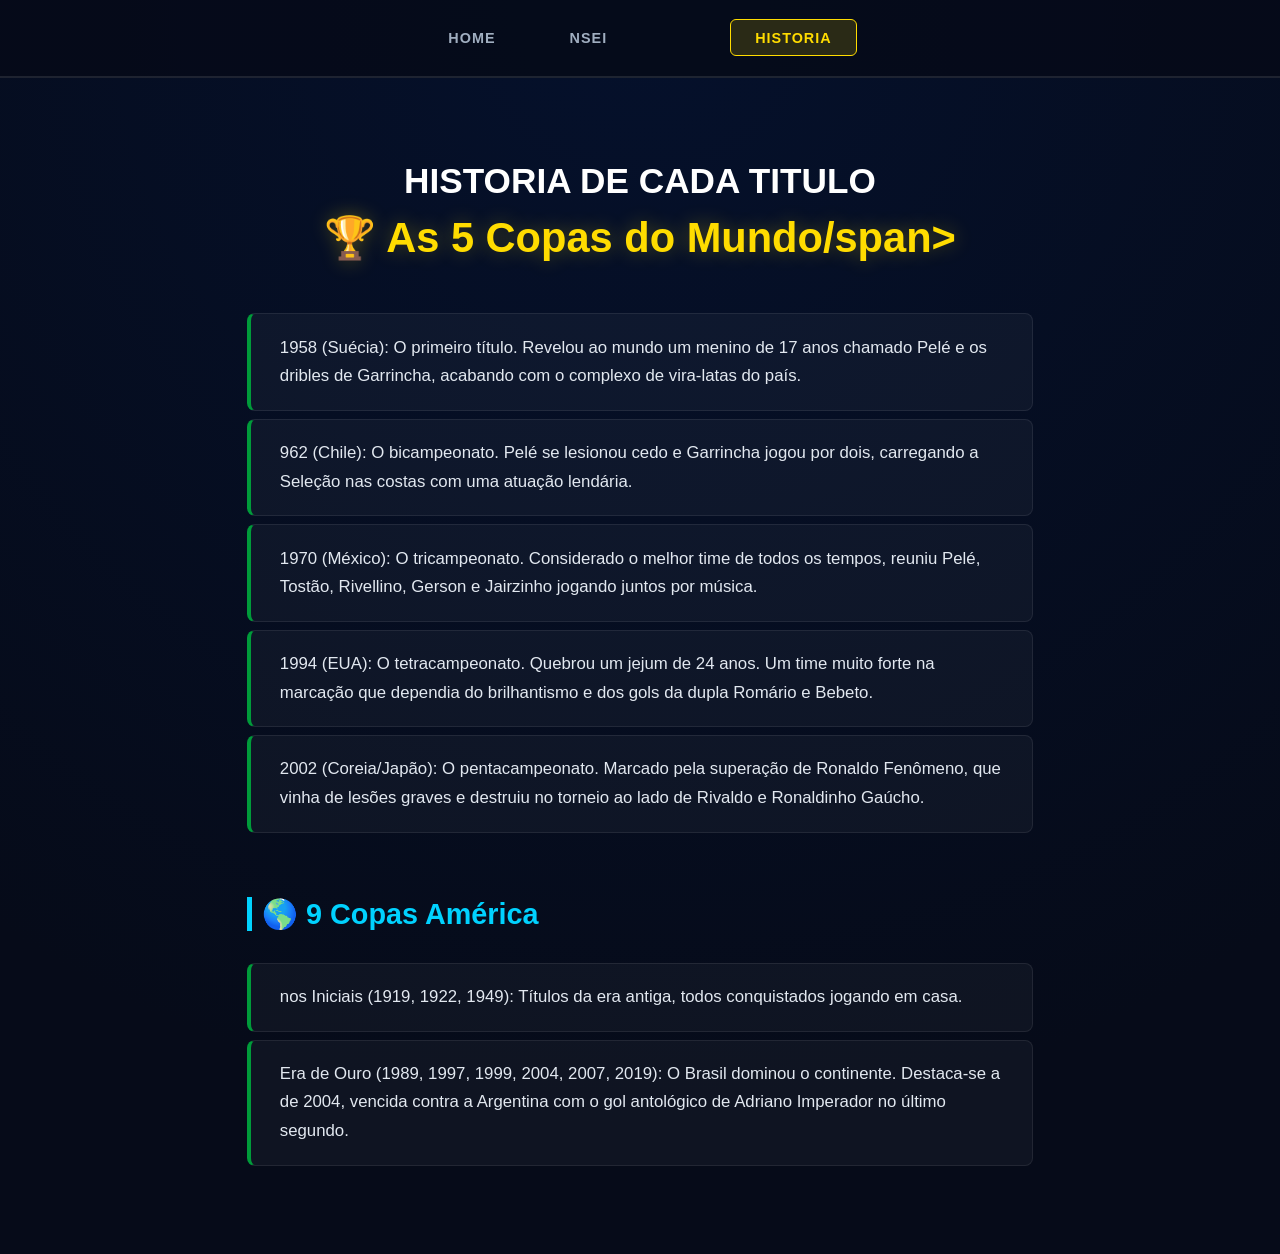
==== pagina-4.html @ acd039de "dfghfh" ====
<!DOCTYPE html>
<html lang="pt-BR">
<head>
    <meta charset="UTF-8">
    <meta name="viewport" content="width=device-width, initial-scale=1.0">
    <title>Brasil - Rumo ao Hexa</title>
    <link rel="stylesheet" href="pagina-4.css">
</head>
<body>

    <nav class="menu-navegacao">
        <a href="index.html">HOME</a>
        <a href="pagina2.html">NSEI</a>
        <a href="pagina3.html"></a>
        <a href="pagina-4.html">HISTORIA</a>
    </nav>

    <main class="conteudo-principal">
        <h1>HISTORIA DE CADA TITULO <br> <span class="destaque-hexa">🏆 As 5 Copas do Mundo/span></h1>

        <p>1958 (Suécia): O primeiro título. Revelou ao mundo um menino de 17 anos chamado Pelé e os dribles de Garrincha, acabando com o complexo de vira-latas do país.</p>
        <br>
        <p>962 (Chile): O bicampeonato. Pelé se lesionou cedo e Garrincha jogou por dois, carregando a Seleção nas costas com uma atuação lendária.</p>
        <br>
        <p>1970 (México): O tricampeonato. Considerado o melhor time de todos os tempos, reuniu Pelé, Tostão, Rivellino, Gerson e Jairzinho jogando juntos por música.</p>
        <br>
        <p>1994 (EUA): O tetracampeonato. Quebrou um jejum de 24 anos. Um time muito forte na marcação que dependia do brilhantismo e dos gols da dupla Romário e Bebeto.</p>
        <br>
        <p>2002 (Coreia/Japão): O pentacampeonato. Marcado pela superação de Ronaldo Fenômeno, que vinha de lesões graves e destruiu no torneio ao lado de Rivaldo e Ronaldinho Gaúcho.</p>
        <br><br>
        <h2>🌎 9 Copas América</h2>
        <p>nos Iniciais (1919, 1922, 1949): Títulos da era antiga, todos conquistados jogando em casa.</p>
        <br>
        <p>Era de Ouro (1989, 1997, 1999, 2004, 2007, 2019): O Brasil dominou o continente. Destaca-se a de 2004, vencida contra a Argentina com o gol antológico de Adriano Imperador no último segundo.</p>
        

    </main>
    
</body>
</html>
---- pagina-4.css ----
/* ==========================================================================
   CONFIGURAÇÕES GERAIS (DESIGN SYSTEM)
   ========================================================================== */
:root {
    --verde: #009B3A;
    --amarelo: #FFDC00;
    --azul: #002776;
    --azul-neon: #00D2FF;
    --fundo-escuro: #060b19;
    --card-fundo: rgba(255, 255, 255, 0.04);
}

* {
    margin: 0;
    padding: 0;
    box-sizing: border-box;
    font-family: 'Segoe UI', Tahoma, Geneva, Verdana, sans-serif;
}

body {
    background: radial-gradient(circle at top, rgba(0, 39, 118, 0.2) 0%, var(--fundo-escuro) 80%);
    background-color: var(--fundo-escuro);
    color: #ffffff;
    min-height: 100vh;
}

/* ==========================================================================
   MENU DE NAVEGAÇÃO (Mantendo o padrão profissional)
   ========================================================================== */
.menu-navegacao {
    width: 100%;
    background-color: rgba(6, 11, 25, 0.9);
    padding: 1.2rem;
    display: flex;
    justify-content: center;
    gap: 1.5rem;
    border-bottom: 2px solid rgba(255, 255, 255, 0.1);
}

.menu-navegacao a {
    text-decoration: none;
    font-weight: 700;
    font-size: 0.9rem;
    letter-spacing: 1px;
    padding: 0.6rem 1.5rem;
    border-radius: 6px;
    color: #a0aec0;
    border: 1px solid transparent;
    transition: all 0.3s ease;
}

/* Destacando a página atual (HISTORIA) */
.menu-navegacao a[href="pagina-4.html"] {
    background: rgba(255, 220, 0, 0.15);
    border-color: var(--amarelo);
    color: var(--amarelo);
}

.menu-navegacao a:hover {
    color: #ffffff;
    background: rgba(255, 255, 255, 0.05);
}

/* ==========================================================================
   CONTEÚDO PRINCIPAL (Linha do Tempo de Títulos)
   ========================================================================== */
.conteudo-principal {
    max-width: 850px;
    margin: 3rem auto;
    padding: 2rem;
}

/* Títulos */
.conteudo-principal h1 {
    text-align: center;
    font-size: 2.2rem;
    font-weight: 800;
    margin-bottom: 3rem;
    line-height: 1.3;
}

.destaque-hexa {
    color: var(--amarelo);
    font-size: 2.6rem;
    display: block;
    margin-top: 0.5rem;
    text-shadow: 0 0 20px rgba(255, 220, 0, 0.3);
}

.conteudo-principal h2 {
    color: var(--azul-neon);
    font-size: 1.8rem;
    margin: 4rem 0 2rem 0;
    border-left: 5px solid var(--azul-neon);
    padding-left: 10px;
}

/* Estilização dos Parágrafos (Transformados em Cards de História) */
.conteudo-principal p {
    background: var(--card-fundo);
    border: 1px solid rgba(255, 255, 255, 0.08);
    border-left: 4px solid var(--verde); /* Detalhe em verde na lateral */
    padding: 1.2rem 1.8rem;
    border-radius: 8px;
    font-size: 1.05rem;
    line-height: 1.7;
    color: #e2e8f0;
    margin-bottom: 0.5rem; /* Substitui a necessidade de tantas tags <br> */
    transition: transform 0.2s ease, background 0.2s ease;
}

/* Efeito de destaque ao passar o mouse na história do título */
.conteudo-principal p:hover {
    background: rgba(255, 255, 255, 0.08);
    transform: translateX(5px); /* Dá uma leve esquivada para a direita */
    border-left-color: var(--amarelo); /* O detalhe muda para amarelo */
}

/* Ajuste específico para as tags <br> antigas não espaçarem demais */
br {
    display: none; 
}
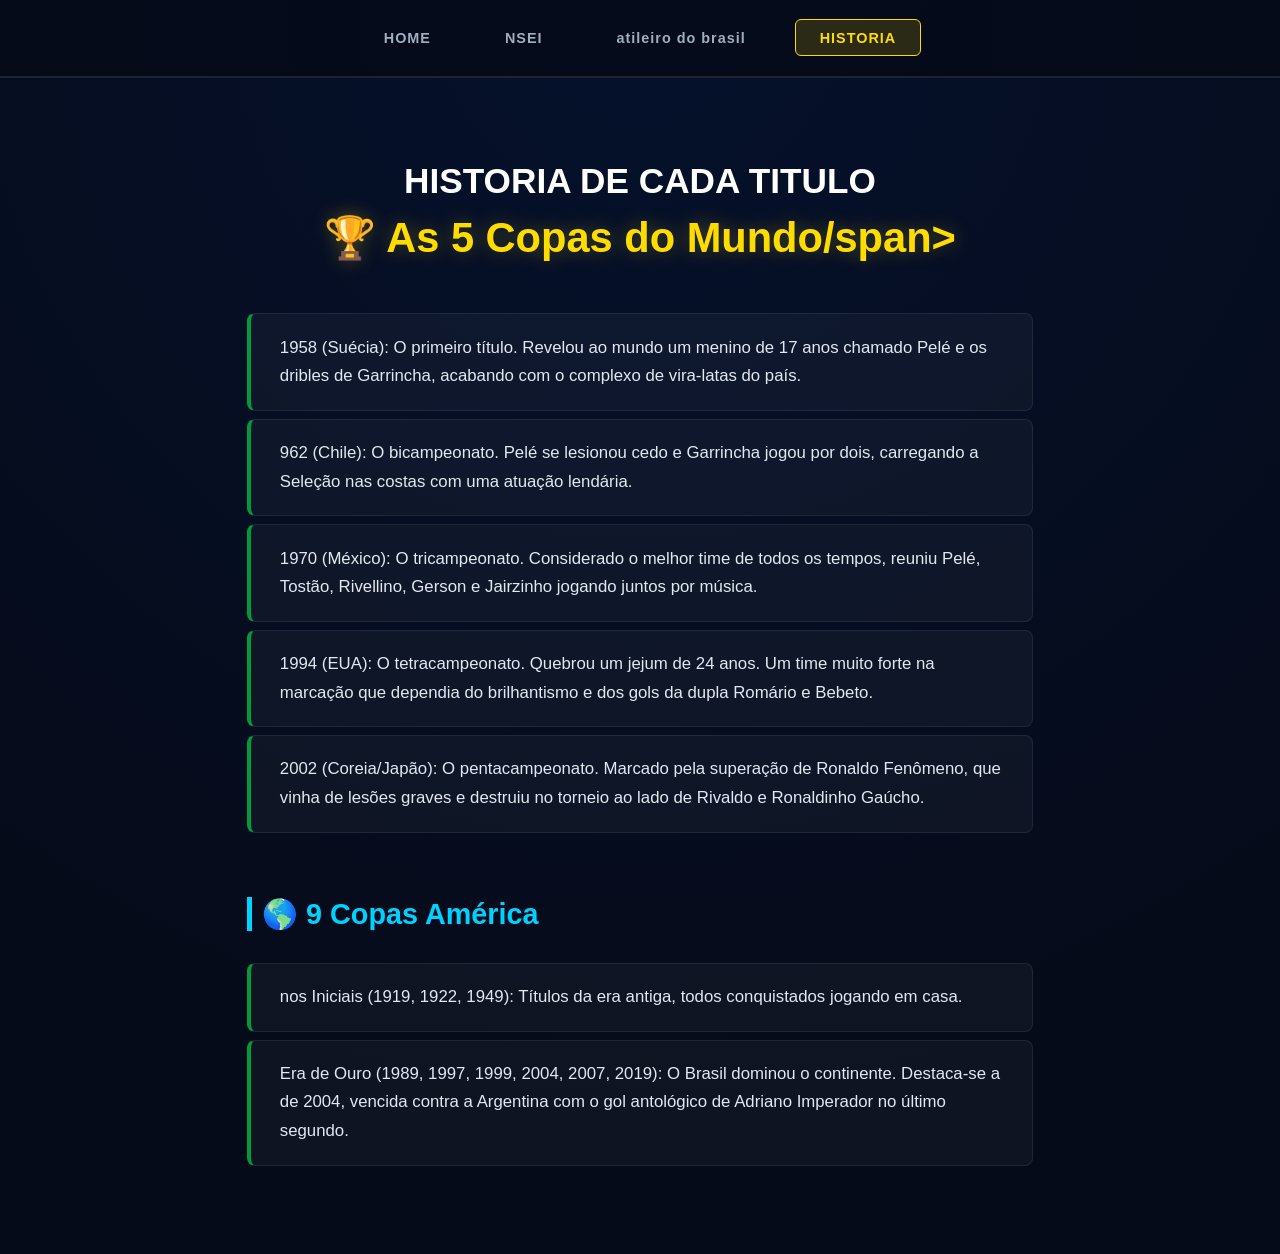
==== commit a99df1c9: "sdfhg" ====
--- a/pagina-4.html
+++ b/pagina-4.html
@@ -11,7 +11,7 @@
     <nav class="menu-navegacao">
         <a href="index.html">HOME</a>
         <a href="pagina2.html">NSEI</a>
-        <a href="pagina3.html"></a>
+        <a href="pagina3.html">atileiro do brasil</a>
         <a href="pagina-4.html">HISTORIA</a>
     </nav>
 
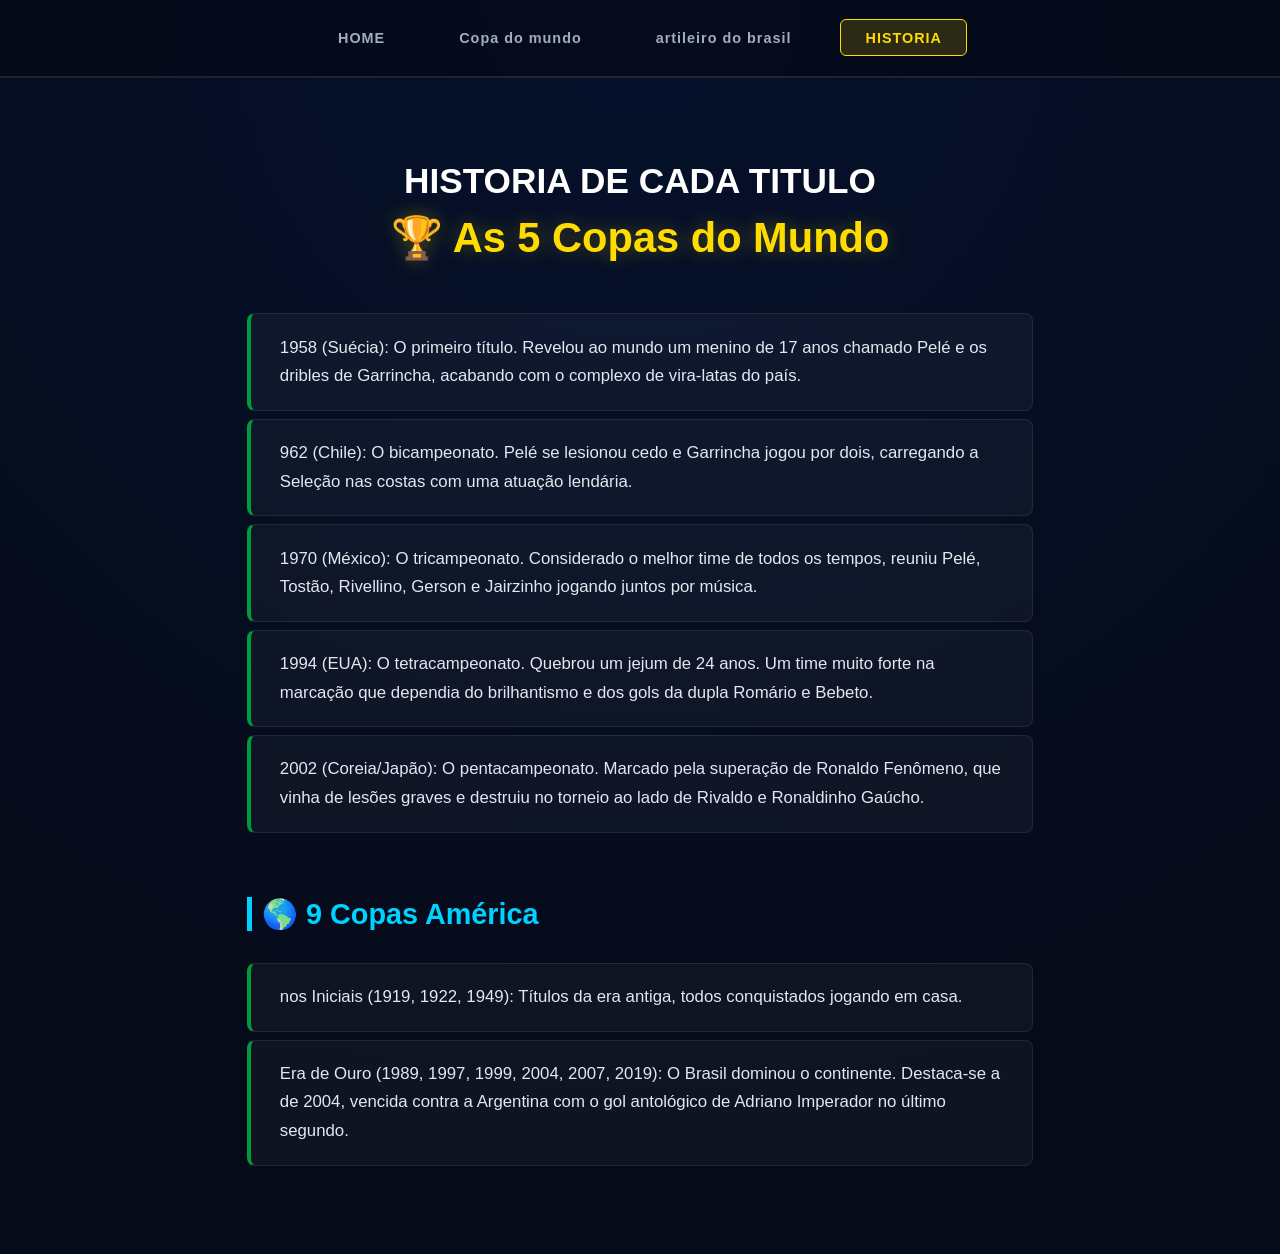
==== commit e744af6c: "hdf" ====
--- a/pagina-4.html
+++ b/pagina-4.html
@@ -10,13 +10,13 @@
 
     <nav class="menu-navegacao">
         <a href="index.html">HOME</a>
-        <a href="pagina2.html">NSEI</a>
-        <a href="pagina3.html">atileiro do brasil</a>
+        <a href="pagina2.html">Copa do mundo</a>
+        <a href="pagina3.html">artileiro do brasil</a>
         <a href="pagina-4.html">HISTORIA</a>
     </nav>
 
     <main class="conteudo-principal">
-        <h1>HISTORIA DE CADA TITULO <br> <span class="destaque-hexa">🏆 As 5 Copas do Mundo/span></h1>
+        <h1>HISTORIA DE CADA TITULO <br> <span class="destaque-hexa">🏆 As 5 Copas do Mundo </span></h1>
 
         <p>1958 (Suécia): O primeiro título. Revelou ao mundo um menino de 17 anos chamado Pelé e os dribles de Garrincha, acabando com o complexo de vira-latas do país.</p>
         <br>
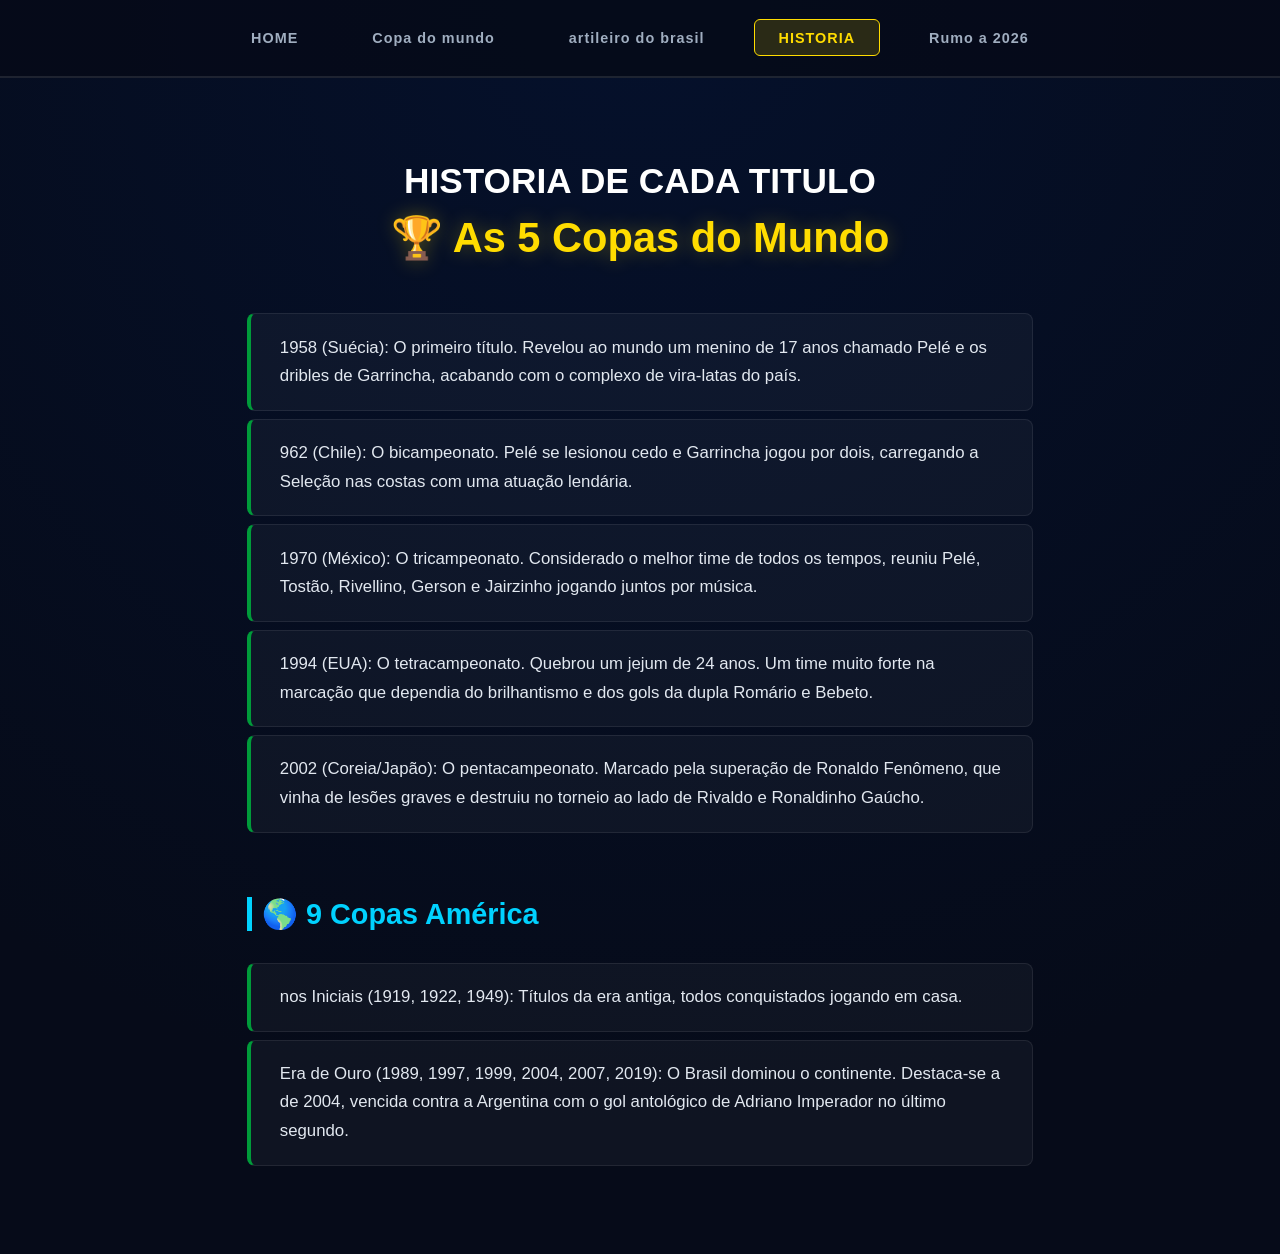
==== commit cff76ad3: "fsgdfg" ====
--- a/pagina-4.html
+++ b/pagina-4.html
@@ -13,6 +13,7 @@
         <a href="pagina2.html">Copa do mundo</a>
         <a href="pagina3.html">artileiro do brasil</a>
         <a href="pagina-4.html">HISTORIA</a>
+        <a href="pagina-5.html">Rumo a 2026</a>
     </nav>
 
     <main class="conteudo-principal">
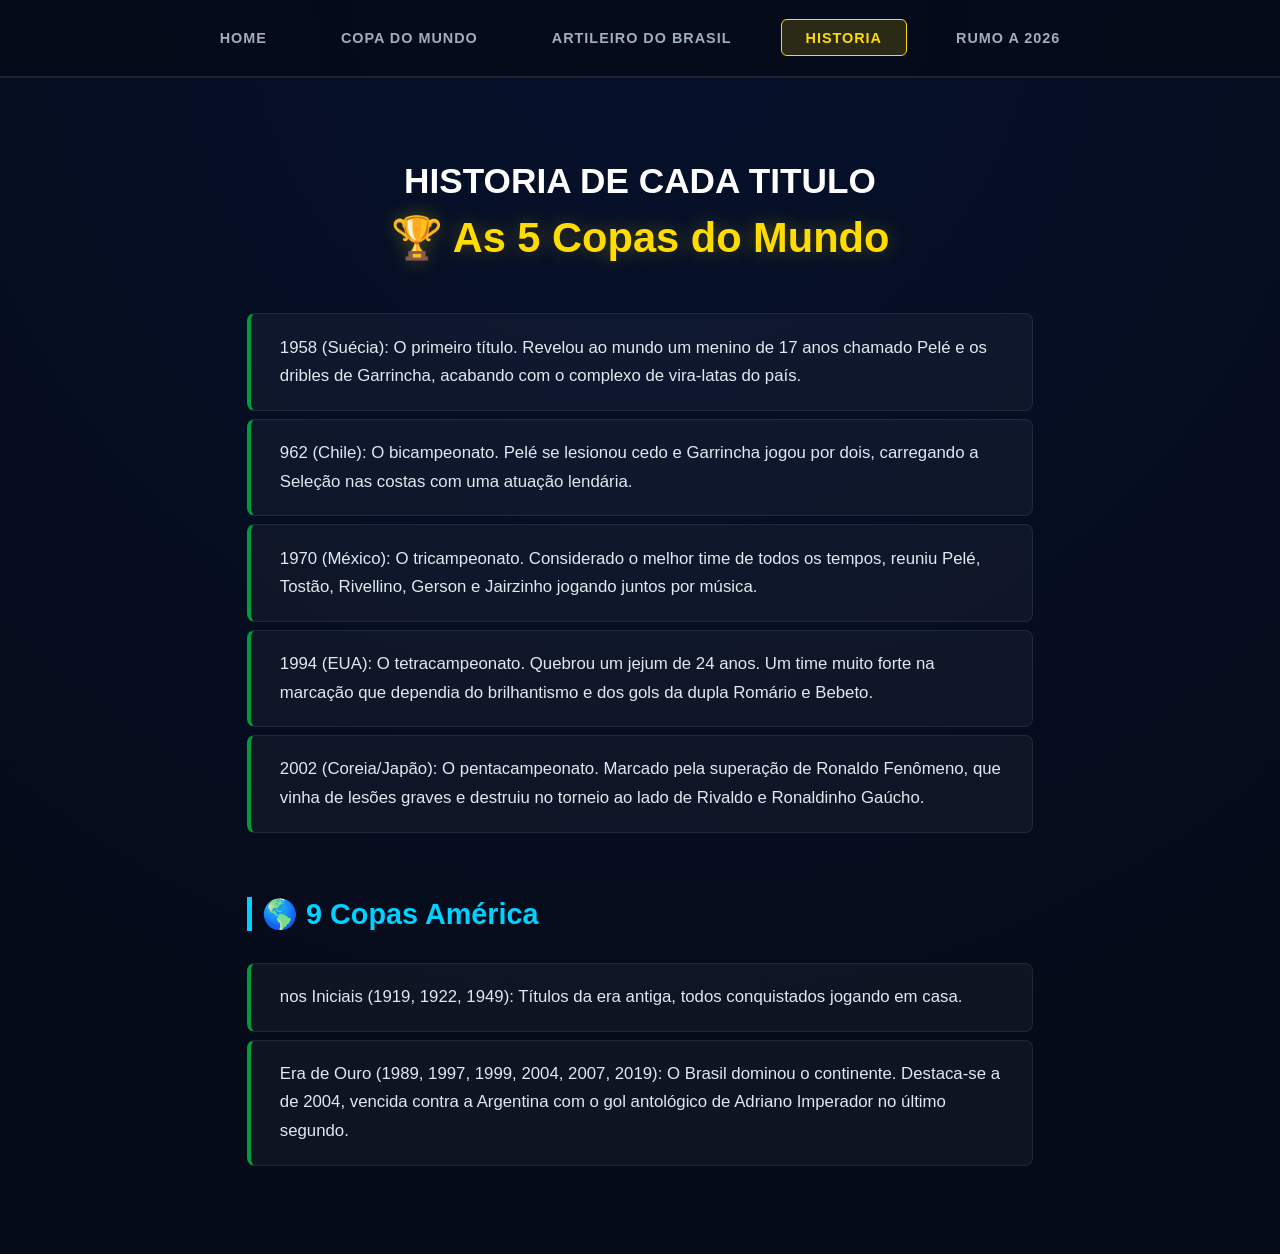
==== commit b7c69688: "dhhhh" ====
--- a/pagina-4.html
+++ b/pagina-4.html
@@ -10,10 +10,10 @@
 
     <nav class="menu-navegacao">
         <a href="index.html">HOME</a>
-        <a href="pagina2.html">Copa do mundo</a>
-        <a href="pagina3.html">artileiro do brasil</a>
+        <a href="pagina2.html">COPA DO MUNDO</a>
+        <a href="pagina3.html">ARTILEIRO DO BRASIL</a>
         <a href="pagina-4.html">HISTORIA</a>
-        <a href="pagina-5.html">Rumo a 2026</a>
+        <a href="pagina-5.html">RUMO A 2026</a>
     </nav>
 
     <main class="conteudo-principal">
